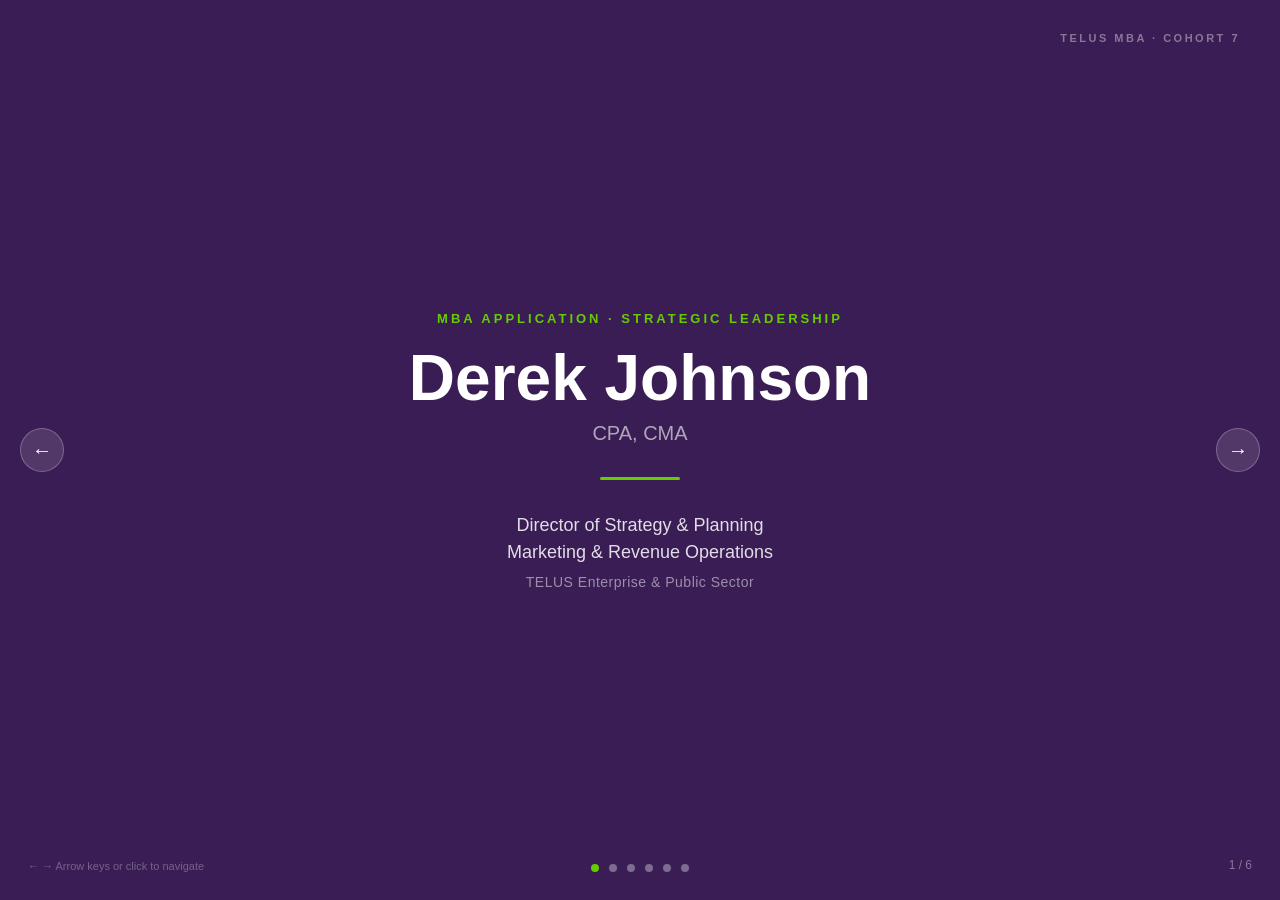
==== slides.html @ c8b899cd "Initial commit — TELUS MBA video application site" ====
<!DOCTYPE html>
<html lang="en">
<head>
<meta charset="UTF-8">
<meta name="viewport" content="width=device-width, initial-scale=1.0">
<title>Derek Johnson — TELUS MBA Video Slides</title>
<style>
  :root {
    --purple:      #4B286D;
    --purple-dark: #3A1D55;
    --purple-mid:  #7C53A5;
    --green:       #66CC00;
    --green-dark:  #2b8000;
    --dark:        #2A2C2E;
    --mid:         #6E6E73;
    --light:       #F4F4F7;
    --border:      #D8D8D8;
    --white:       #FFFFFF;
    --font: -apple-system, BlinkMacSystemFont, 'Segoe UI', Roboto, Helvetica, Arial, sans-serif;
  }

  *, *::before, *::after { box-sizing: border-box; margin: 0; padding: 0; }

  html, body {
    width: 100%; height: 100%;
    font-family: var(--font);
    background: #000;
    overflow: hidden;
    user-select: none;
  }

  /* ── Slideshow container ─────────────────────────────────────── */
  #slides {
    width: 100%; height: 100%;
    position: relative;
  }

  .slide {
    position: absolute;
    inset: 0;
    display: flex;
    flex-direction: column;
    align-items: center;
    justify-content: center;
    opacity: 0;
    pointer-events: none;
    transition: opacity 0.5s ease;
    padding: 60px 80px;
  }

  .slide.active {
    opacity: 1;
    pointer-events: auto;
  }

  /* ── Navigation dots ─────────────────────────────────────────── */
  #nav-dots {
    position: fixed;
    bottom: 28px;
    left: 50%;
    transform: translateX(-50%);
    display: flex;
    gap: 10px;
    z-index: 10;
  }

  .dot {
    width: 8px; height: 8px;
    border-radius: 50%;
    background: rgba(255,255,255,0.35);
    cursor: pointer;
    transition: background 0.2s;
  }

  .dot.active { background: var(--green); }

  /* ── Nav arrows ──────────────────────────────────────────────── */
  .arrow {
    position: fixed;
    top: 50%;
    transform: translateY(-50%);
    background: rgba(255,255,255,0.12);
    border: 1px solid rgba(255,255,255,0.25);
    color: white;
    width: 44px; height: 44px;
    border-radius: 50%;
    display: flex; align-items: center; justify-content: center;
    cursor: pointer;
    font-size: 20px;
    z-index: 10;
    transition: background 0.15s;
  }

  .arrow:hover { background: rgba(255,255,255,0.22); }
  #arrow-prev { left: 20px; }
  #arrow-next { right: 20px; }

  /* ── Slide counter ────────────────────────────────────────────── */
  #slide-counter {
    position: fixed;
    bottom: 28px;
    right: 28px;
    color: rgba(255,255,255,0.4);
    font-size: 12px;
    font-family: var(--font);
    z-index: 10;
  }

  /* ── Hint ─────────────────────────────────────────────────────── */
  #hint {
    position: fixed;
    bottom: 28px;
    left: 28px;
    color: rgba(255,255,255,0.3);
    font-size: 11px;
    font-family: var(--font);
    z-index: 10;
  }

  /* ──────────────────────────────────────────────────────────────
     SLIDE 0: Title card
  ────────────────────────────────────────────────────────────── */
  #slide-0 {
    background: var(--purple-dark);
  }

  .title-eyebrow {
    font-size: 13px;
    font-weight: 600;
    letter-spacing: 3px;
    text-transform: uppercase;
    color: var(--green);
    margin-bottom: 20px;
  }

  .title-name {
    font-size: 64px;
    font-weight: 700;
    color: var(--white);
    line-height: 1;
    margin-bottom: 12px;
    text-align: center;
  }

  .title-credentials {
    font-size: 20px;
    font-weight: 400;
    color: rgba(255,255,255,0.6);
    margin-bottom: 32px;
  }

  .title-divider {
    width: 80px;
    height: 3px;
    background: var(--green);
    margin: 0 auto 32px;
    border-radius: 2px;
  }

  .title-role {
    font-size: 18px;
    font-weight: 500;
    color: rgba(255,255,255,0.85);
    text-align: center;
    line-height: 1.5;
  }

  .title-org {
    font-size: 14px;
    color: rgba(255,255,255,0.5);
    margin-top: 8px;
    text-align: center;
    letter-spacing: 0.5px;
  }

  .telus-tag {
    position: absolute;
    top: 32px;
    right: 40px;
    font-size: 11px;
    font-weight: 700;
    letter-spacing: 2.5px;
    text-transform: uppercase;
    color: rgba(255,255,255,0.4);
  }

  /* ──────────────────────────────────────────────────────────────
     SLIDE 1: Introduction
  ────────────────────────────────────────────────────────────── */
  #slide-1 {
    background: linear-gradient(135deg, var(--purple-dark) 0%, var(--purple) 100%);
    align-items: flex-start;
  }

  .content-slide {
    max-width: 900px;
    width: 100%;
  }

  .slide-timestamp {
    font-size: 11px;
    font-weight: 600;
    letter-spacing: 2px;
    text-transform: uppercase;
    color: var(--green);
    margin-bottom: 14px;
  }

  .slide-heading {
    font-size: 42px;
    font-weight: 700;
    color: var(--white);
    line-height: 1.1;
    margin-bottom: 24px;
  }

  .slide-heading em {
    font-style: normal;
    color: var(--green);
  }

  .slide-body {
    font-size: 19px;
    font-weight: 400;
    color: rgba(255,255,255,0.85);
    line-height: 1.65;
    max-width: 780px;
  }

  .slide-body strong {
    color: var(--white);
    font-weight: 600;
  }

  .slide-accent-bar {
    width: 56px;
    height: 4px;
    background: var(--green);
    border-radius: 2px;
    margin-bottom: 28px;
  }

  /* ──────────────────────────────────────────────────────────────
     SLIDE 2: Innovation
  ────────────────────────────────────────────────────────────── */
  #slide-2 {
    background: var(--dark);
    align-items: flex-start;
  }

  .innovation-grid {
    display: grid;
    grid-template-columns: 1fr 1fr;
    gap: 24px;
    margin-top: 32px;
    width: 100%;
    max-width: 900px;
  }

  .inno-card {
    background: rgba(255,255,255,0.06);
    border: 1px solid rgba(255,255,255,0.1);
    border-radius: 10px;
    padding: 24px 28px;
    border-left: 4px solid var(--green);
  }

  .inno-card__title {
    font-size: 13px;
    font-weight: 700;
    text-transform: uppercase;
    letter-spacing: 1px;
    color: var(--green);
    margin-bottom: 10px;
  }

  .inno-card__text {
    font-size: 16px;
    color: rgba(255,255,255,0.82);
    line-height: 1.55;
  }

  .inno-card__detail {
    font-size: 12px;
    color: rgba(255,255,255,0.45);
    margin-top: 8px;
  }

  /* ──────────────────────────────────────────────────────────────
     SLIDE 3: People & Metrics
  ────────────────────────────────────────────────────────────── */
  #slide-3 {
    background: var(--white);
    align-items: flex-start;
  }

  #slide-3 .slide-heading { color: var(--purple); }
  #slide-3 .slide-timestamp { color: var(--green-dark); }
  #slide-3 .slide-accent-bar { background: var(--purple); }

  .metrics-grid {
    display: grid;
    grid-template-columns: repeat(4, 1fr);
    gap: 20px;
    margin-top: 28px;
    width: 100%;
    max-width: 940px;
  }

  .metric-card {
    background: var(--light);
    border-radius: 10px;
    border-left: 5px solid var(--purple);
    padding: 20px 20px 18px;
    box-shadow: 0 2px 8px rgba(0,0,0,0.07);
  }

  .metric-card--green { border-left-color: var(--green-dark); }

  .metric-card__num {
    font-size: 42px;
    font-weight: 700;
    color: var(--purple);
    line-height: 1;
    margin-bottom: 6px;
    transition: color 0.4s;
  }

  .metric-card--green .metric-card__num { color: var(--green-dark); }

  .metric-card__label {
    font-size: 11px;
    font-weight: 700;
    text-transform: uppercase;
    letter-spacing: 0.8px;
    color: var(--mid);
    line-height: 1.4;
  }

  .metric-card__bar-track {
    background: var(--border);
    border-radius: 3px;
    height: 5px;
    overflow: hidden;
    margin-top: 10px;
  }

  .metric-card__bar-fill {
    height: 100%;
    background: var(--green-dark);
    border-radius: 3px;
    width: 0;
    transition: width 1.4s cubic-bezier(0.22, 1, 0.36, 1);
  }

  .slide-note {
    font-size: 14px;
    color: var(--mid);
    margin-top: 22px;
    line-height: 1.6;
    max-width: 820px;
  }

  .slide-note strong { color: var(--dark); }

  /* ──────────────────────────────────────────────────────────────
     SLIDE 4: Closing
  ────────────────────────────────────────────────────────────── */
  #slide-4 {
    background: linear-gradient(150deg, var(--purple) 0%, var(--purple-dark) 100%);
    align-items: flex-start;
  }

  .two-col {
    display: grid;
    grid-template-columns: 1fr 1fr;
    gap: 40px;
    margin-top: 28px;
    max-width: 920px;
    width: 100%;
  }

  .gap-card {
    background: rgba(255,255,255,0.08);
    border: 1px solid rgba(255,255,255,0.12);
    border-radius: 10px;
    padding: 24px 28px;
  }

  .gap-card__icon {
    font-size: 28px;
    margin-bottom: 14px;
  }

  .gap-card__title {
    font-size: 14px;
    font-weight: 700;
    text-transform: uppercase;
    letter-spacing: 1px;
    color: var(--green);
    margin-bottom: 10px;
  }

  .gap-card__text {
    font-size: 15.5px;
    color: rgba(255,255,255,0.84);
    line-height: 1.6;
  }

  /* ──────────────────────────────────────────────────────────────
     SLIDE 5: Outro
  ────────────────────────────────────────────────────────────── */
  #slide-5 {
    background: var(--purple-dark);
    text-align: center;
  }

  .outro-label {
    font-size: 11px;
    font-weight: 700;
    letter-spacing: 3px;
    text-transform: uppercase;
    color: var(--green);
    margin-bottom: 28px;
  }

  .outro-heading {
    font-size: 48px;
    font-weight: 700;
    color: var(--white);
    margin-bottom: 16px;
    line-height: 1.1;
  }

  .outro-sub {
    font-size: 18px;
    color: rgba(255,255,255,0.65);
    margin-bottom: 40px;
  }

  .outro-name {
    font-size: 22px;
    font-weight: 600;
    color: var(--white);
    margin-bottom: 6px;
  }

  .outro-role {
    font-size: 14px;
    color: rgba(255,255,255,0.55);
    margin-bottom: 4px;
  }

  .outro-email {
    font-size: 13px;
    color: var(--green);
    margin-top: 12px;
  }

  .outro-divider {
    width: 60px;
    height: 3px;
    background: var(--green);
    border-radius: 2px;
    margin: 32px auto;
  }

  /* ── Animations ─────────────────────────────────────────────── */
  @keyframes fadeUp {
    from { opacity: 0; transform: translateY(16px); }
    to   { opacity: 1; transform: translateY(0); }
  }

  .slide.active .animate-child {
    opacity: 0;
    animation: fadeUp 0.5s ease-out forwards;
  }

  .slide.active .animate-child:nth-child(1) { animation-delay: 0.05s; }
  .slide.active .animate-child:nth-child(2) { animation-delay: 0.15s; }
  .slide.active .animate-child:nth-child(3) { animation-delay: 0.25s; }
  .slide.active .animate-child:nth-child(4) { animation-delay: 0.35s; }
  .slide.active .animate-child:nth-child(5) { animation-delay: 0.45s; }
</style>
</head>
<body>

<!-- ── SLIDE 0: Title ───────────────────────────────────────────── -->
<div id="slides">

  <div class="slide active" id="slide-0">
    <div class="telus-tag">TELUS MBA · Cohort 7</div>
    <div class="title-eyebrow animate-child">MBA Application · Strategic Leadership</div>
    <div class="title-name animate-child">Derek Johnson</div>
    <div class="title-credentials animate-child">CPA, CMA</div>
    <div class="title-divider animate-child"></div>
    <div class="title-role animate-child">Director of Strategy &amp; Planning<br>Marketing &amp; Revenue Operations</div>
    <div class="title-org animate-child">TELUS Enterprise &amp; Public Sector</div>
  </div>

  <!-- ── SLIDE 1: Introduction ──────────────────────────────────── -->
  <div class="slide" id="slide-1">
    <div class="content-slide">
      <div class="slide-timestamp animate-child">Introduction</div>
      <div class="slide-accent-bar animate-child"></div>
      <div class="slide-heading animate-child">Expanding from<br><em>function</em> to enterprise.</div>
      <div class="slide-body animate-child">
        I'm applying for the TELUS MBA in Strategic Leadership because I want to
        <strong>expand my impact from managing a function to driving enterprise-wide strategy</strong>
        — by intentionally confronting my leadership blind spots.
      </div>
    </div>
  </div>

  <!-- ── SLIDE 2: Innovation ────────────────────────────────────── -->
  <div class="slide" id="slide-2">
    <div class="content-slide">
      <div class="slide-timestamp animate-child">Innovation &amp; Tech Impact</div>
      <div class="slide-accent-bar animate-child" style="background: var(--green);"></div>
      <div class="slide-heading animate-child" style="color: var(--white);">AI as a <em>strategic lever</em>.</div>
      <div class="innovation-grid animate-child">
        <div class="inno-card">
          <div class="inno-card__title">EPB Reporting Hub</div>
          <div class="inno-card__text">AI-driven analytics platform with real-time forecasting, KPI dashboards, financial risk tools, and funnel management.</div>
          <div class="inno-card__detail">Serves 90-person team + cross-functional stakeholders · Enterprise-grade · Daily use</div>
        </div>
        <div class="inno-card">
          <div class="inno-card__title">CEO Live Data Website</div>
          <div class="inno-card__text">Built with Claude Code &amp; Google Apps Script — replaced static SVP briefing documents with a continuously updated commercial insights platform.</div>
          <div class="inno-card__detail">Direct to CEO · Autonomous updates · First of its kind at TELUS</div>
        </div>
      </div>
    </div>
  </div>

  <!-- ── SLIDE 3: People & Metrics ──────────────────────────────── -->
  <div class="slide" id="slide-3">
    <div class="content-slide" style="max-width: 960px;">
      <div class="slide-timestamp animate-child">People-First Leadership</div>
      <div class="slide-accent-bar animate-child"></div>
      <div class="slide-heading animate-child">The data behind<br><em>psychological safety</em>.</div>

      <div class="metrics-grid animate-child" id="metrics-grid">
        <div class="metric-card" id="mc-manager">
          <div class="metric-card__num" id="counter-manager">0</div>
          <div class="metric-card__label">Manager Relationship Score</div>
          <div class="metric-card__bar-track">
            <div class="metric-card__bar-fill" id="bar-manager"></div>
          </div>
        </div>
        <div class="metric-card" id="mc-comms">
          <div class="metric-card__num" id="counter-comms">0</div>
          <div class="metric-card__label">Communication &amp; Collaboration</div>
          <div class="metric-card__bar-track">
            <div class="metric-card__bar-fill" id="bar-comms"></div>
          </div>
        </div>
        <div class="metric-card" id="mc-pulse">
          <div class="metric-card__num" id="counter-pulse">0%</div>
          <div class="metric-card__label">Pulsecheck Engagement Score</div>
          <div class="metric-card__bar-track">
            <div class="metric-card__bar-fill" id="bar-pulse"></div>
          </div>
        </div>
        <div class="metric-card metric-card--green" id="mc-enps">
          <div class="metric-card__num" id="counter-enps">8</div>
          <div class="metric-card__label">eNPS — Peak Recovery</div>
          <div class="metric-card__bar-track">
            <div class="metric-card__bar-fill metric-card--green" style="background: var(--green-dark);" id="bar-enps"></div>
          </div>
        </div>
      </div>

      <div class="slide-note animate-child">
        When eNPS dropped to <strong>8</strong> due to manual workflow stressors, we didn't ignore it —
        we closed the feedback loop, addressed root causes, and <strong>quadrupled the score to 38 within weeks</strong>.
        True leadership means navigating challenges, not avoiding them.
      </div>
    </div>
  </div>

  <!-- ── SLIDE 4: Closing ───────────────────────────────────────── -->
  <div class="slide" id="slide-4">
    <div class="content-slide">
      <div class="slide-timestamp animate-child">Gaps &amp; Growth</div>
      <div class="slide-accent-bar animate-child"></div>
      <div class="slide-heading animate-child">Where I need<br>to <em>grow</em>.</div>

      <div class="two-col animate-child">
        <div class="gap-card">
          <div class="gap-card__title">The Gap</div>
          <div class="gap-card__text">
            While my team trusts me implicitly, navigating broader corporate satisfaction metrics —
            like systemic sentiment around <strong style="color: var(--white);">organizational fairness (4.3/10)</strong> —
            requires moving beyond local consensus-building.
          </div>
        </div>
        <div class="gap-card">
          <div class="gap-card__title">The Goal</div>
          <div class="gap-card__text">
            Step out of my operational silo, study enterprise strategy alongside a
            <strong style="color: var(--white);">diverse cohort of peers</strong>, and evolve my leadership from
            deep-dive execution to <strong style="color: var(--green);">macro-level influence</strong>.
          </div>
        </div>
      </div>
    </div>
  </div>

  <!-- ── SLIDE 5: Outro ─────────────────────────────────────────── -->
  <div class="slide" id="slide-5">
    <div class="outro-label animate-child">Thank You</div>
    <div class="outro-heading animate-child">The TELUS MBA is<br>the exact crucible I need.</div>
    <div class="outro-sub animate-child">Gustavson School of Business · Cohort 7 · May 2027</div>
    <div class="outro-divider animate-child"></div>
    <div class="outro-name animate-child">Derek Johnson, CPA, CMA</div>
    <div class="outro-role animate-child">Director of Strategy &amp; Planning</div>
    <div class="outro-role animate-child">Marketing &amp; Revenue Operations · TELUS Enterprise &amp; Public Sector</div>
    <div class="outro-email animate-child">Derek.Johnson@TELUS.com</div>
  </div>

</div><!-- /#slides -->

<!-- Navigation -->
<div id="nav-dots">
  <div class="dot active" onclick="goTo(0)"></div>
  <div class="dot" onclick="goTo(1)"></div>
  <div class="dot" onclick="goTo(2)"></div>
  <div class="dot" onclick="goTo(3)"></div>
  <div class="dot" onclick="goTo(4)"></div>
  <div class="dot" onclick="goTo(5)"></div>
</div>

<div class="arrow" id="arrow-prev" onclick="prev()">&#8592;</div>
<div class="arrow" id="arrow-next" onclick="next()">&#8594;</div>

<div id="slide-counter"></div>
<div id="hint">&#8592; &#8594; Arrow keys or click to navigate</div>

<script>
  const TOTAL = 6;
  let current = 0;
  let metricsAnimated = false;

  function goTo(n) {
    const slides = document.querySelectorAll('.slide');
    const dots   = document.querySelectorAll('.dot');
    slides[current].classList.remove('active');
    dots[current].classList.remove('active');
    current = Math.max(0, Math.min(n, TOTAL - 1));
    slides[current].classList.add('active');
    dots[current].classList.add('active');
    document.getElementById('slide-counter').textContent = (current + 1) + ' / ' + TOTAL;

    if (current === 3 && !metricsAnimated) {
      setTimeout(animateMetrics, 400);
      metricsAnimated = true;
    }
  }

  function next() { goTo(current + 1); }
  function prev() { goTo(current - 1); }

  document.addEventListener('keydown', e => {
    if (e.key === 'ArrowRight' || e.key === 'ArrowDown' || e.key === ' ') next();
    if (e.key === 'ArrowLeft'  || e.key === 'ArrowUp')                    prev();
  });

  document.getElementById('slide-counter').textContent = '1 / ' + TOTAL;

  /* ── Counter animation ──────────────────────────────────────── */
  function animateCounter(el, target, decimals, suffix, durationMs) {
    const start = performance.now();
    function tick(now) {
      const t = Math.min((now - start) / durationMs, 1);
      const eased = 1 - Math.pow(1 - t, 3);
      const value = eased * target;
      el.textContent = value.toFixed(decimals) + suffix;
      if (t < 1) requestAnimationFrame(tick);
    }
    requestAnimationFrame(tick);
  }

  function animateMetrics() {
    animateCounter(document.getElementById('counter-manager'), 9.1, 1, '/10', 1200);
    animateCounter(document.getElementById('counter-comms'),   9.8, 1, '/10', 1200);
    animateCounter(document.getElementById('counter-pulse'),   95,  0, '%',   1400);

    setTimeout(() => {
      document.getElementById('bar-manager').style.width = '91%';
      document.getElementById('bar-comms').style.width   = '98%';
      document.getElementById('bar-pulse').style.width   = '95%';
    }, 100);

    /* eNPS: show 8 → pause → flip to 38 */
    const enpsEl = document.getElementById('counter-enps');
    enpsEl.textContent = '8';
    document.getElementById('bar-enps').style.width = '21%';
    setTimeout(() => {
      enpsEl.style.transition = 'color 0.4s';
      animateCounter(enpsEl, 38, 0, '', 600);
      enpsEl.style.color = 'var(--green-dark)';
      document.getElementById('bar-enps').style.width = '100%';
    }, 1800);
  }
</script>
</body>
</html>
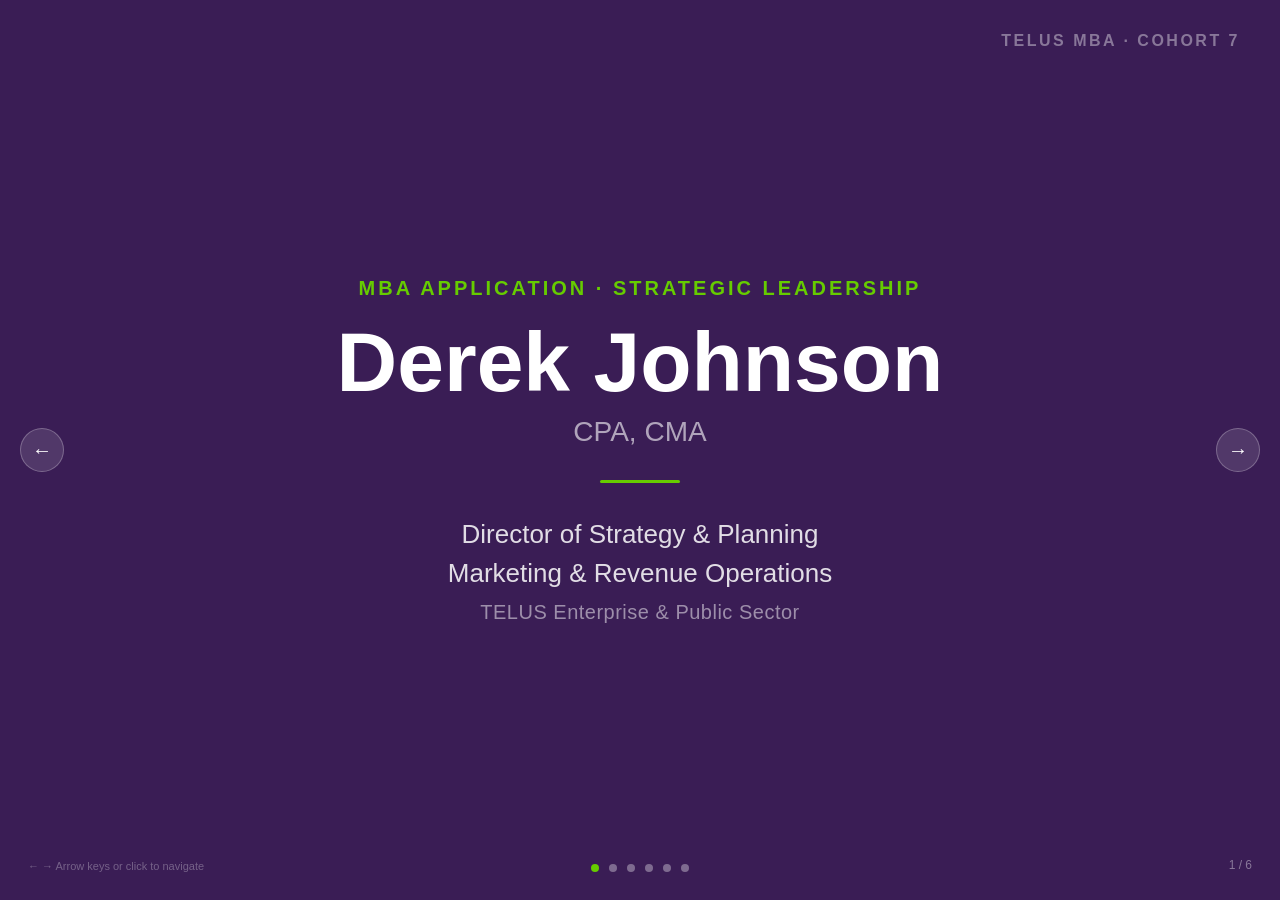
==== commit a9cb782d: "updated video link" ====
--- a/slides.html
+++ b/slides.html
@@ -125,7 +125,7 @@
   }
 
   .title-eyebrow {
-    font-size: 13px;
+    font-size: 20px;
     font-weight: 600;
     letter-spacing: 3px;
     text-transform: uppercase;
@@ -134,7 +134,7 @@
   }
 
   .title-name {
-    font-size: 64px;
+    font-size: 84px;
     font-weight: 700;
     color: var(--white);
     line-height: 1;
@@ -143,7 +143,7 @@
   }
 
   .title-credentials {
-    font-size: 20px;
+    font-size: 28px;
     font-weight: 400;
     color: rgba(255,255,255,0.6);
     margin-bottom: 32px;
@@ -158,7 +158,7 @@
   }
 
   .title-role {
-    font-size: 18px;
+    font-size: 26px;
     font-weight: 500;
     color: rgba(255,255,255,0.85);
     text-align: center;
@@ -166,7 +166,7 @@
   }
 
   .title-org {
-    font-size: 14px;
+    font-size: 20px;
     color: rgba(255,255,255,0.5);
     margin-top: 8px;
     text-align: center;
@@ -177,7 +177,7 @@
     position: absolute;
     top: 32px;
     right: 40px;
-    font-size: 11px;
+    font-size: 16px;
     font-weight: 700;
     letter-spacing: 2.5px;
     text-transform: uppercase;
@@ -198,7 +198,7 @@
   }
 
   .slide-timestamp {
-    font-size: 11px;
+    font-size: 18px;
     font-weight: 600;
     letter-spacing: 2px;
     text-transform: uppercase;
@@ -207,7 +207,7 @@
   }
 
   .slide-heading {
-    font-size: 42px;
+    font-size: 62px;
     font-weight: 700;
     color: var(--white);
     line-height: 1.1;
@@ -220,7 +220,7 @@
   }
 
   .slide-body {
-    font-size: 19px;
+    font-size: 28px;
     font-weight: 400;
     color: rgba(255,255,255,0.85);
     line-height: 1.65;
@@ -266,7 +266,7 @@
   }
 
   .inno-card__title {
-    font-size: 13px;
+    font-size: 20px;
     font-weight: 700;
     text-transform: uppercase;
     letter-spacing: 1px;
@@ -275,13 +275,13 @@
   }
 
   .inno-card__text {
-    font-size: 16px;
+    font-size: 22px;
     color: rgba(255,255,255,0.82);
     line-height: 1.55;
   }
 
   .inno-card__detail {
-    font-size: 12px;
+    font-size: 17px;
     color: rgba(255,255,255,0.45);
     margin-top: 8px;
   }
@@ -318,7 +318,7 @@
   .metric-card--green { border-left-color: var(--green-dark); }
 
   .metric-card__num {
-    font-size: 42px;
+    font-size: 56px;
     font-weight: 700;
     color: var(--purple);
     line-height: 1;
@@ -329,7 +329,7 @@
   .metric-card--green .metric-card__num { color: var(--green-dark); }
 
   .metric-card__label {
-    font-size: 11px;
+    font-size: 15px;
     font-weight: 700;
     text-transform: uppercase;
     letter-spacing: 0.8px;
@@ -354,7 +354,7 @@
   }
 
   .slide-note {
-    font-size: 14px;
+    font-size: 20px;
     color: var(--mid);
     margin-top: 22px;
     line-height: 1.6;
@@ -393,7 +393,7 @@
   }
 
   .gap-card__title {
-    font-size: 14px;
+    font-size: 20px;
     font-weight: 700;
     text-transform: uppercase;
     letter-spacing: 1px;
@@ -402,7 +402,7 @@
   }
 
   .gap-card__text {
-    font-size: 15.5px;
+    font-size: 22px;
     color: rgba(255,255,255,0.84);
     line-height: 1.6;
   }
@@ -416,7 +416,7 @@
   }
 
   .outro-label {
-    font-size: 11px;
+    font-size: 18px;
     font-weight: 700;
     letter-spacing: 3px;
     text-transform: uppercase;
@@ -425,7 +425,7 @@
   }
 
   .outro-heading {
-    font-size: 48px;
+    font-size: 64px;
     font-weight: 700;
     color: var(--white);
     margin-bottom: 16px;
@@ -433,26 +433,26 @@
   }
 
   .outro-sub {
-    font-size: 18px;
+    font-size: 24px;
     color: rgba(255,255,255,0.65);
     margin-bottom: 40px;
   }
 
   .outro-name {
-    font-size: 22px;
+    font-size: 30px;
     font-weight: 600;
     color: var(--white);
     margin-bottom: 6px;
   }
 
   .outro-role {
-    font-size: 14px;
+    font-size: 22px;
     color: rgba(255,255,255,0.55);
     margin-bottom: 4px;
   }
 
   .outro-email {
-    font-size: 13px;
+    font-size: 22px;
     color: var(--green);
     margin-top: 12px;
   }
@@ -598,9 +598,10 @@
         <div class="gap-card">
           <div class="gap-card__title">The Goal</div>
           <div class="gap-card__text">
-            Step out of my operational silo, study enterprise strategy alongside a
-            <strong style="color: var(--white);">diverse cohort of peers</strong>, and evolve my leadership from
-            deep-dive execution to <strong style="color: var(--green);">macro-level influence</strong>.
+            Learn alongside the best leaders at TELUS, sharpen my
+            <strong style="color: var(--white);">enterprise strategy and negotiation skills</strong>, and grow
+            from a strong functional director into someone who
+            <strong style="color: var(--green);">shapes the direction of the whole company</strong>.
           </div>
         </div>
       </div>
@@ -610,7 +611,7 @@
   <!-- ── SLIDE 5: Outro ─────────────────────────────────────────── -->
   <div class="slide" id="slide-5">
     <div class="outro-label animate-child">Thank You</div>
-    <div class="outro-heading animate-child">The TELUS MBA is<br>the exact crucible I need.</div>
+    <div class="outro-heading animate-child">Ready to grow —<br>honoured to be considered.</div>
     <div class="outro-sub animate-child">Gustavson School of Business · Cohort 7 · May 2027</div>
     <div class="outro-divider animate-child"></div>
     <div class="outro-name animate-child">Derek Johnson, CPA, CMA</div>
